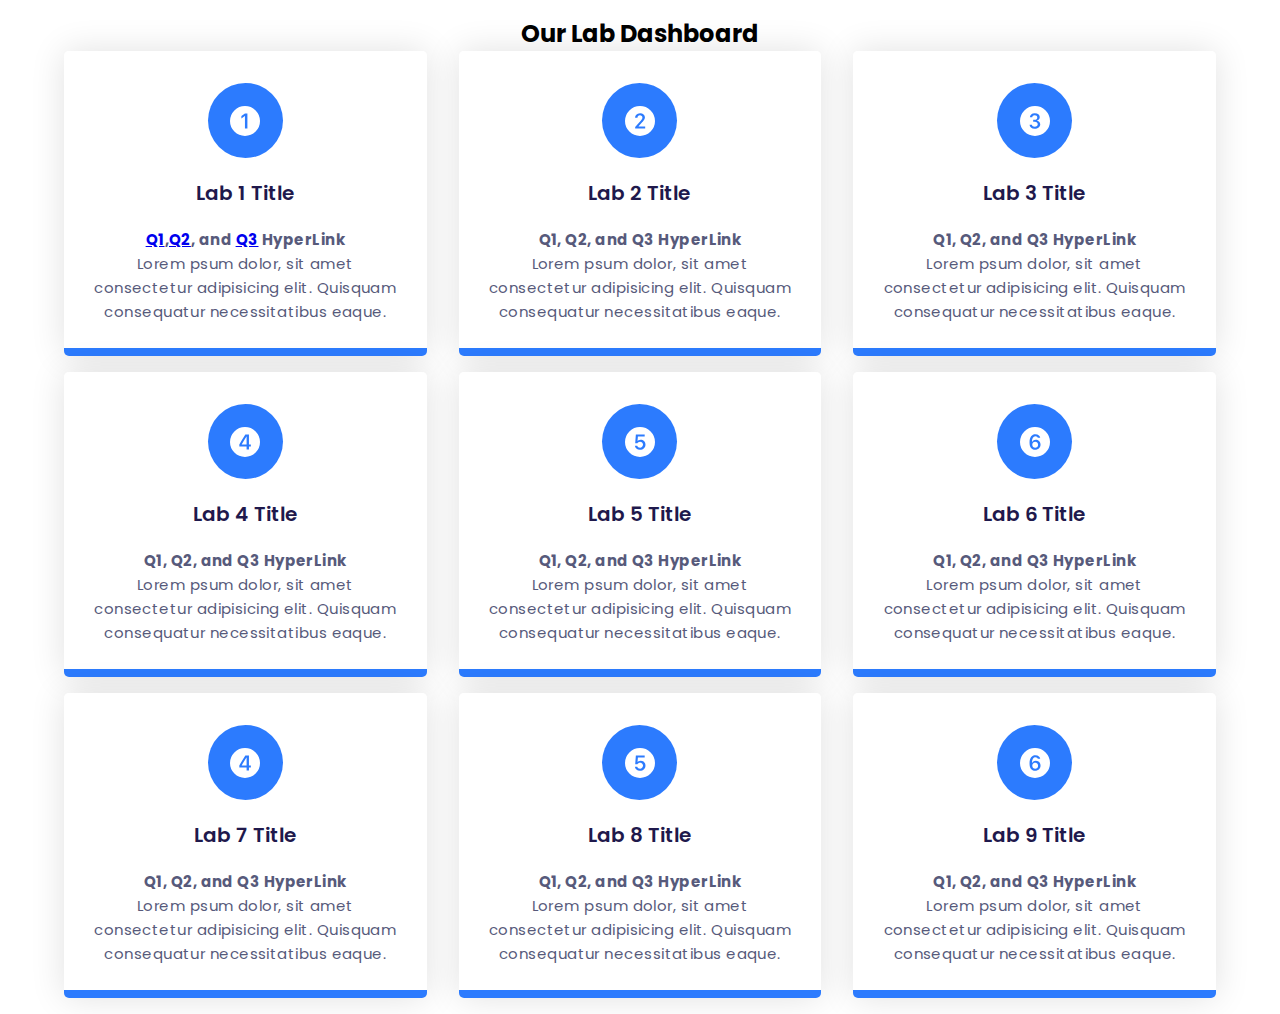
==== index.html @ c9992148 "Add files via upload" ====
<!DOCTYPE html>
<html lang="en">

<head>
  <meta name="viewport" content="width=device-width, initial-scale=1.0" />
  <title>Responsive Services Section</title>
  <!-- Font Awesome CDN-->
  <link rel="stylesheet" href="https://cdnjs.cloudflare.com/ajax/libs/font-awesome/6.0.0-beta3/css/all.min.css" />
  <!-- Google Font -->
  <link href="https://fonts.googleapis.com/css2?family=Poppins:wght@400;500;600&display=swap" rel="stylesheet" />
  <!-- Stylesheet -->
  <link rel="stylesheet" href="style.css" />
</head>

<body>
  <section>
    <div class="row">
      <h2 class="section-heading">Our Lab Dashboard</h2>
    </div>
    <div class="row">

      <!-- Lab 1 -->
      <div class="column">
        <div class="card">
          <div class="icon-wrapper">
            <svg xmlns="http://www.w3.org/2000/svg" width="30" height="30" fill="currentColor"
              class="bi bi-1-circle-fill" viewBox="0 0 16 16">
              <path
                d="M16 8A8 8 0 1 1 0 8a8 8 0 0 1 16 0M9.283 4.002H7.971L6.072 5.385v1.271l1.834-1.318h.065V12h1.312z" />
            </svg>
          </div>
          <h3>Lab 1 Title</h3>
          <p>
             <b><a href=lab1\q1.html>Q1</a>,<a href=lab1\q2.html>Q2</a>, and <a href=lab1\q3.html>Q3</a> HyperLink</b><br>Lorem psum dolor, sit amet consectetur adipisicing elit. Quisquam
            consequatur necessitatibus eaque.
          </p>
        </div>
      </div>

      <!-- Lab 2 -->
      <div class="column">
        <div class="card">
          <div class="icon-wrapper">
            <svg xmlns="http://www.w3.org/2000/svg" width="30" height="30" fill="currentColor" class="bi bi-2-circle-fill" viewBox="0 0 16 16">
              <path d="M16 8A8 8 0 1 1 0 8a8 8 0 0 1 16 0M6.646 6.24c0-.691.493-1.306 1.336-1.306.756 0 1.313.492 1.313 1.236 0 .697-.469 1.23-.902 1.705l-2.971 3.293V12h5.344v-1.107H7.268v-.077l1.974-2.22.096-.107c.688-.763 1.287-1.428 1.287-2.43 0-1.266-1.031-2.215-2.613-2.215-1.758 0-2.637 1.19-2.637 2.402v.065h1.271v-.07Z"/>
            </svg>
          </div>
          <h3>Lab 2 Title</h3>
          <p>
             <b>Q1, Q2, and Q3 HyperLink</b><br>Lorem psum dolor, sit amet consectetur adipisicing elit. Quisquam
            consequatur necessitatibus eaque.
          </p>
        </div>
      </div>

      <!-- Lab 3 -->
      <div class="column">
        <div class="card">
          <div class="icon-wrapper">
            <svg xmlns="http://www.w3.org/2000/svg" width="30" height="30" fill="currentColor" class="bi bi-3-circle-fill" viewBox="0 0 16 16">
              <path d="M16 8A8 8 0 1 1 0 8a8 8 0 0 1 16 0m-8.082.414c.92 0 1.535.54 1.541 1.318.012.791-.615 1.36-1.588 1.354-.861-.006-1.482-.469-1.54-1.066H5.104c.047 1.177 1.05 2.144 2.754 2.144 1.653 0 2.954-.937 2.93-2.396-.023-1.278-1.031-1.846-1.734-1.916v-.07c.597-.1 1.505-.739 1.482-1.876-.03-1.177-1.043-2.074-2.637-2.062-1.675.006-2.59.984-2.625 2.12h1.248c.036-.556.557-1.054 1.348-1.054.785 0 1.348.486 1.348 1.195.006.715-.563 1.237-1.342 1.237h-.838v1.072h.879Z"/>
            </svg>
          </div>
          <h3>Lab 3 Title</h3>
          <p>
             <b>Q1, Q2, and Q3 HyperLink</b><br>Lorem psum dolor, sit amet consectetur adipisicing elit. Quisquam
            consequatur necessitatibus eaque.
          </p>
        </div>
      </div>

      <!-- Lab 4 -->
      <div class="column">
        <div class="card">
          <div class="icon-wrapper">
            <svg xmlns="http://www.w3.org/2000/svg" width="30" height="30" fill="currentColor" class="bi bi-4-circle-fill" viewBox="0 0 16 16">
              <path d="M16 8A8 8 0 1 1 0 8a8 8 0 0 1 16 0M7.519 5.057c-.886 1.418-1.772 2.838-2.542 4.265v1.12H8.85V12h1.26v-1.559h1.007V9.334H10.11V4.002H8.176zM6.225 9.281v.053H8.85V5.063h-.065c-.867 1.33-1.787 2.806-2.56 4.218"/>
            </svg>
          </div>
          <h3>Lab 4 Title</h3>
          <p>
             <b>Q1, Q2, and Q3 HyperLink</b><br>Lorem psum dolor, sit amet consectetur adipisicing elit. Quisquam
            consequatur necessitatibus eaque.
          </p>
        </div>
      </div>

      <!-- Lab 5 -->
      <div class="column">
        <div class="card">
          <div class="icon-wrapper">
            <svg xmlns="http://www.w3.org/2000/svg" width="30" height="30" fill="currentColor" class="bi bi-5-circle-fill" viewBox="0 0 16 16">
              <path d="M16 8A8 8 0 1 1 0 8a8 8 0 0 1 16 0m-8.006 4.158c1.74 0 2.924-1.119 2.924-2.806 0-1.641-1.178-2.584-2.56-2.584-.897 0-1.442.421-1.612.68h-.064l.193-2.344h3.621V4.002H5.791L5.445 8.63h1.149c.193-.358.668-.809 1.435-.809.85 0 1.582.604 1.582 1.57 0 1.085-.779 1.682-1.57 1.682-.697 0-1.389-.31-1.53-1.031H5.276c.065 1.213 1.149 2.115 2.72 2.115Z"/>
            </svg>
          </div>
          <h3>Lab 5 Title</h3>
          <p>
             <b>Q1, Q2, and Q3 HyperLink</b><br>Lorem psum dolor, sit amet consectetur adipisicing elit. Quisquam
            consequatur necessitatibus eaque.
          </p>
        </div>
      </div>

      <!-- Lab 6 -->
      <div class="column">
        <div class="card">
          <div class="icon-wrapper">
            <svg xmlns="http://www.w3.org/2000/svg" width="30" height="30" fill="currentColor" class="bi bi-6-circle-fill" viewBox="0 0 16 16">
              <path d="M16 8A8 8 0 1 1 0 8a8 8 0 0 1 16 0M8.21 3.855c-1.868 0-3.116 1.395-3.116 4.407 0 1.183.228 2.039.597 2.642.569.926 1.477 1.254 2.409 1.254 1.629 0 2.847-1.013 2.847-2.783 0-1.676-1.254-2.555-2.508-2.555-1.125 0-1.752.61-1.98 1.155h-.082c-.012-1.946.727-3.036 1.805-3.036.802 0 1.213.457 1.312.815h1.29c-.06-.908-.962-1.899-2.573-1.899Zm-.099 4.008c-.92 0-1.564.65-1.564 1.576 0 1.032.703 1.635 1.558 1.635.868 0 1.553-.533 1.553-1.629 0-1.06-.744-1.582-1.547-1.582"/>
            </svg>
          </div>
          <h3>Lab 6 Title</h3>
          <p>
             <b>Q1, Q2, and Q3 HyperLink</b><br>Lorem psum dolor, sit amet consectetur adipisicing elit. Quisquam
            consequatur necessitatibus eaque.
          </p>
        </div>
      </div>

      <!-- Lab 7 -->
      <div class="column">
        <div class="card">
          <div class="icon-wrapper">
            <svg xmlns="http://www.w3.org/2000/svg" width="30" height="30" fill="currentColor" class="bi bi-4-circle-fill" viewBox="0 0 16 16">
              <path d="M16 8A8 8 0 1 1 0 8a8 8 0 0 1 16 0M7.519 5.057c-.886 1.418-1.772 2.838-2.542 4.265v1.12H8.85V12h1.26v-1.559h1.007V9.334H10.11V4.002H8.176zM6.225 9.281v.053H8.85V5.063h-.065c-.867 1.33-1.787 2.806-2.56 4.218"/>
            </svg>
          </div>
          <h3>Lab 7 Title</h3>
          <p>
             <b>Q1, Q2, and Q3 HyperLink</b><br>Lorem psum dolor, sit amet consectetur adipisicing elit. Quisquam
            consequatur necessitatibus eaque.
          </p>
        </div>
      </div>

      <!-- Lab 8 -->
      <div class="column">
        <div class="card">
          <div class="icon-wrapper">
            <svg xmlns="http://www.w3.org/2000/svg" width="30" height="30" fill="currentColor" class="bi bi-5-circle-fill" viewBox="0 0 16 16">
              <path d="M16 8A8 8 0 1 1 0 8a8 8 0 0 1 16 0m-8.006 4.158c1.74 0 2.924-1.119 2.924-2.806 0-1.641-1.178-2.584-2.56-2.584-.897 0-1.442.421-1.612.68h-.064l.193-2.344h3.621V4.002H5.791L5.445 8.63h1.149c.193-.358.668-.809 1.435-.809.85 0 1.582.604 1.582 1.57 0 1.085-.779 1.682-1.57 1.682-.697 0-1.389-.31-1.53-1.031H5.276c.065 1.213 1.149 2.115 2.72 2.115Z"/>
            </svg>
          </div>
          <h3>Lab 8 Title</h3>
          <p>
             <b>Q1, Q2, and Q3 HyperLink</b><br>Lorem psum dolor, sit amet consectetur adipisicing elit. Quisquam
            consequatur necessitatibus eaque.
          </p>
        </div>
      </div>

      <!-- Lab 9 -->
      <div class="column">
        <div class="card">
          <div class="icon-wrapper">
            <svg xmlns="http://www.w3.org/2000/svg" width="30" height="30" fill="currentColor" class="bi bi-6-circle-fill" viewBox="0 0 16 16">
              <path d="M16 8A8 8 0 1 1 0 8a8 8 0 0 1 16 0M8.21 3.855c-1.868 0-3.116 1.395-3.116 4.407 0 1.183.228 2.039.597 2.642.569.926 1.477 1.254 2.409 1.254 1.629 0 2.847-1.013 2.847-2.783 0-1.676-1.254-2.555-2.508-2.555-1.125 0-1.752.61-1.98 1.155h-.082c-.012-1.946.727-3.036 1.805-3.036.802 0 1.213.457 1.312.815h1.29c-.06-.908-.962-1.899-2.573-1.899Zm-.099 4.008c-.92 0-1.564.65-1.564 1.576 0 1.032.703 1.635 1.558 1.635.868 0 1.553-.533 1.553-1.629 0-1.06-.744-1.582-1.547-1.582"/>
            </svg>
          </div>
          <h3>Lab 9 Title</h3>
          <p>
             <b>Q1, Q2, and Q3 HyperLink</b><br>Lorem psum dolor, sit amet consectetur adipisicing elit. Quisquam
            consequatur necessitatibus eaque.
          </p>
        </div>
      </div>
      

      
    </div>
  </section>
</body>

</html>
---- style.css ----
* {
  padding: 0;
  margin: 0;
  box-sizing: border-box;
  font-family: "Poppins", sans-serif;
}
section {
  height: 100vh;
  width: 100%;
  display: grid;
  place-items: center;
}
.row {
  display: flex;
  flex-wrap: wrap;
}
.column {
  width: 100%;
  padding: 0 1em 1em 1em;
  text-align: center;
}
.card {
  width: 100%;
  height: 100%;
  padding: 2em 1.5em;
  background: linear-gradient(#ffffff 50%, #2c7bfe 50%);
  background-size: 100% 200%;
  background-position: 0 2.5%;
  border-radius: 5px;
  box-shadow: 0 0 35px rgba(0, 0, 0, 0.12);
  cursor: pointer;
  transition: 0.5s;
}
h3 {
  font-size: 20px;
  font-weight: 600;
  color: #1f194c;
  margin: 1em 0;
}
p {
  color: #575a7b;
  font-size: 15px;
  line-height: 1.6;
  letter-spacing: 0.03em;
}
.icon-wrapper {
  background-color: #2c7bfe;
  position: relative;
  margin: auto;
  font-size: 30px;
  height: 2.5em;
  width: 2.5em;
  color: #ffffff;
  border-radius: 50%;
  display: grid;
  place-items: center;
  transition: 0.5s;
}
.card:hover {
  background-position: 0 100%;
}
.card:hover .icon-wrapper {
  background-color: #ffffff;
  color: #2c7bfe;
}
.card:hover h3 {
  color: #ffffff;
}
.card:hover p {
  color: #f0f0f0;
}
@media screen and (min-width: 768px) {
  section {
    padding: 0 2em;
  }
  .column {
    flex: 0 50%;
    max-width: 50%;
  }
}
@media screen and (min-width: 992px) {
  section {
    padding: 1em 3em;
  }
  .column {
    flex: 0 0 33.33%;
    max-width: 33.33%;
  }
}
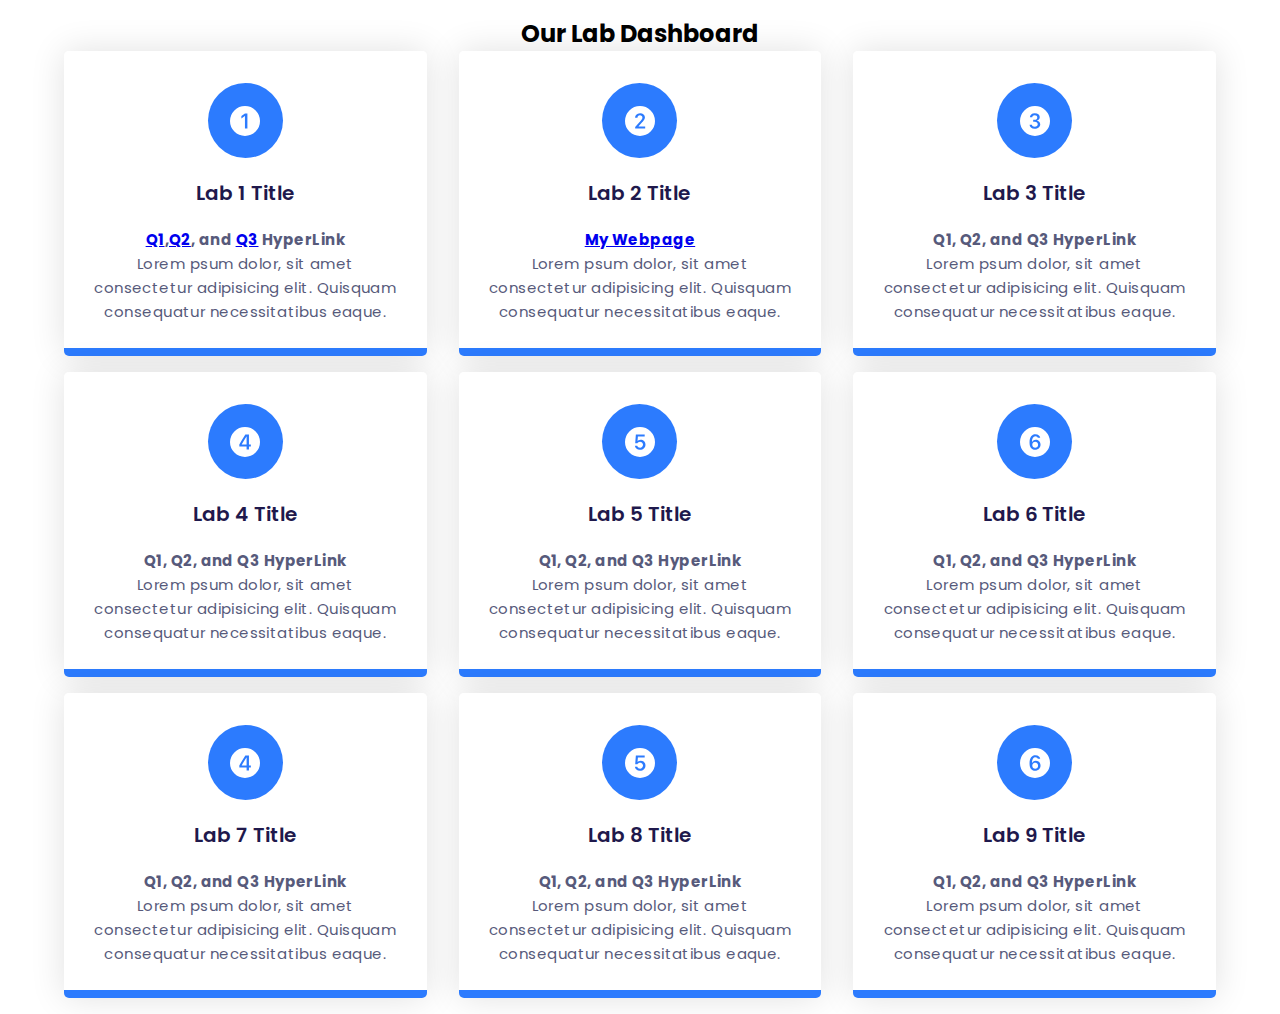
==== commit 4221b51e: "Update index.html" ====
--- a/index.html
+++ b/index.html
@@ -47,7 +47,7 @@
           </div>
           <h3>Lab 2 Title</h3>
           <p>
-             <b>Q1, Q2, and Q3 HyperLink</b><br>Lorem psum dolor, sit amet consectetur adipisicing elit. Quisquam
+             <b><a href="lab2\Rajpoot.html"> My Webpage </a></b><br>Lorem psum dolor, sit amet consectetur adipisicing elit. Quisquam
             consequatur necessitatibus eaque.
           </p>
         </div>
@@ -171,4 +171,4 @@
   </section>
 </body>
 
-</html>+</html>
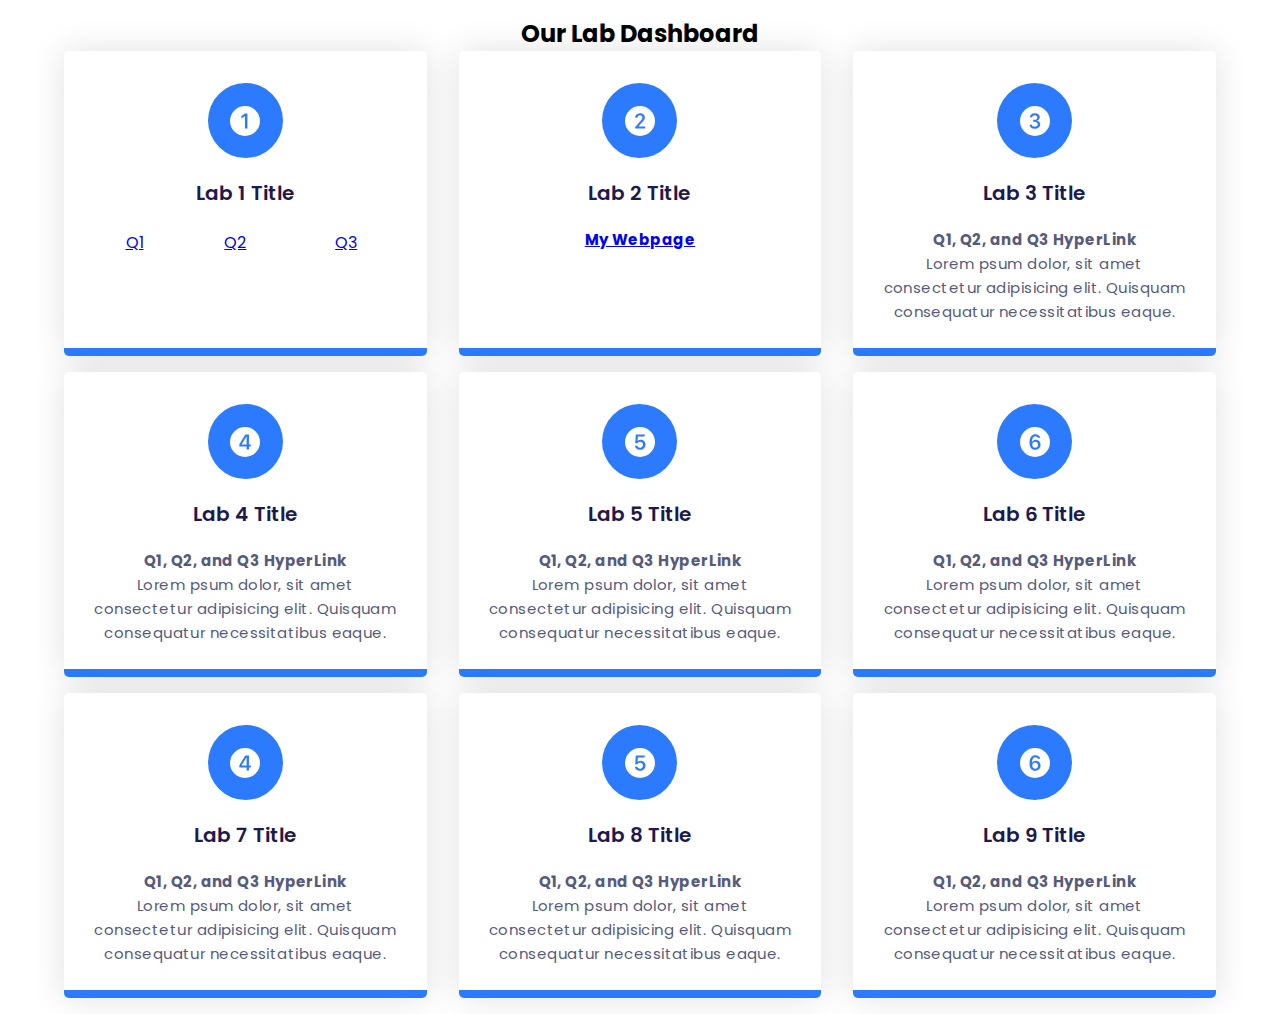
==== commit d8616aec: "Update index.html" ====
--- a/index.html
+++ b/index.html
@@ -31,8 +31,17 @@
           </div>
           <h3>Lab 1 Title</h3>
           <p>
-             <b><a href=lab1\q1.html>Q1</a>,<a href=lab1\q2.html>Q2</a>, and <a href=lab1\q3.html>Q3</a> HyperLink</b><br>Lorem psum dolor, sit amet consectetur adipisicing elit. Quisquam
-            consequatur necessitatibus eaque.
+            <b>
+              <table style="width: 100%;">
+                <tbody>
+                  <tr>
+                    <td><a href=lab1\q1.html>Q1</a></td>
+                    <td><a href=lab1\q2.html>Q2</a></td>
+                    <td><a href=lab1\q3.html>Q3</a></td>
+                  </tr>
+                </tbody>
+              </table>
+            </b>
           </p>
         </div>
       </div>
@@ -47,8 +56,7 @@
           </div>
           <h3>Lab 2 Title</h3>
           <p>
-             <b><a href="lab2\Rajpoot.html"> My Webpage </a></b><br>Lorem psum dolor, sit amet consectetur adipisicing elit. Quisquam
-            consequatur necessitatibus eaque.
+             <b><a href="lab2\Rajpoot.html"> My Webpage </a></b>
           </p>
         </div>
       </div>
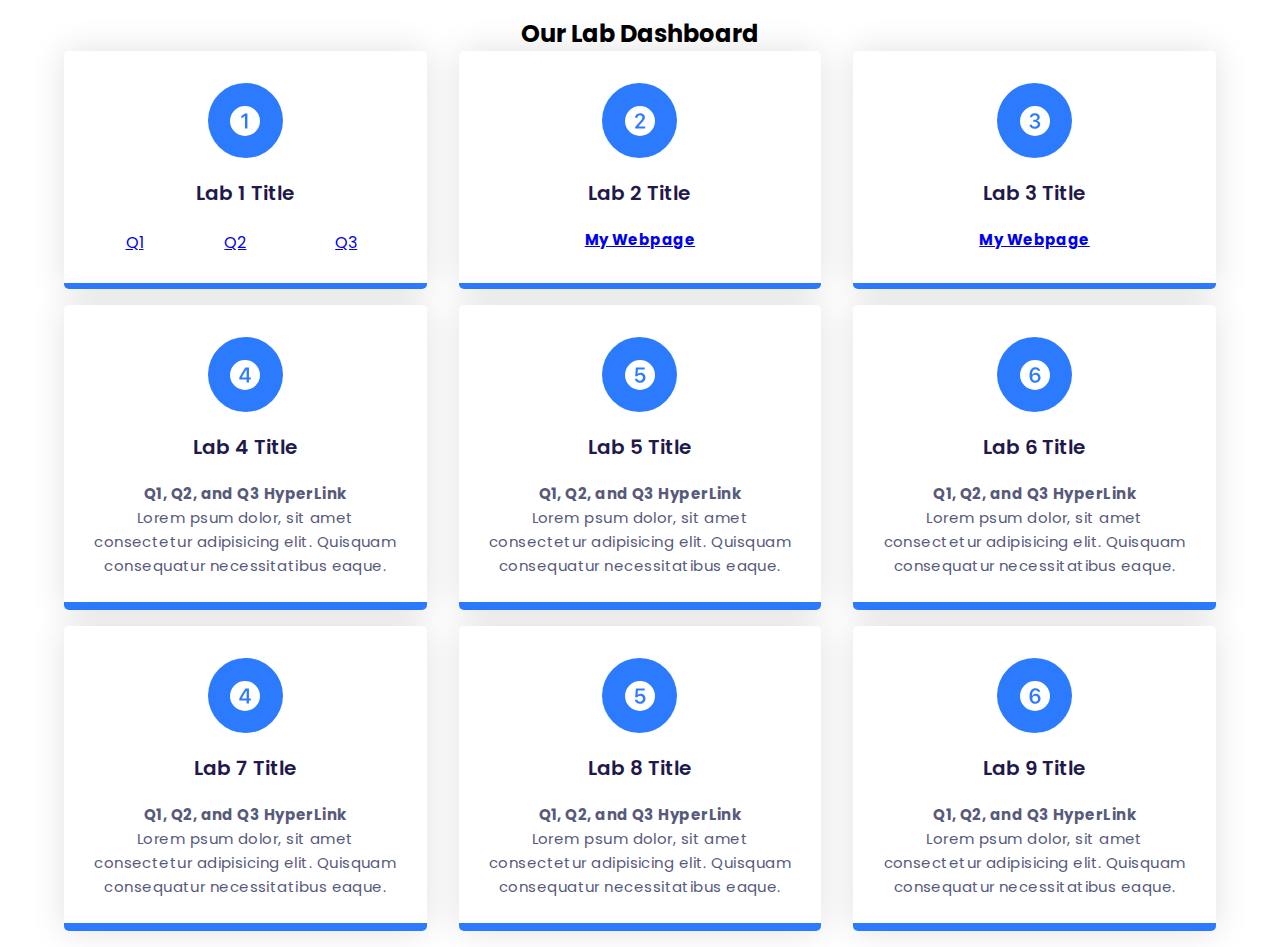
==== commit bbb7bcec: "Update index.html" ====
--- a/index.html
+++ b/index.html
@@ -71,8 +71,7 @@
           </div>
           <h3>Lab 3 Title</h3>
           <p>
-             <b>Q1, Q2, and Q3 HyperLink</b><br>Lorem psum dolor, sit amet consectetur adipisicing elit. Quisquam
-            consequatur necessitatibus eaque.
+            <b><a href="lab3\RajpootCSS.html"> My Webpage </a></b>
           </p>
         </div>
       </div>
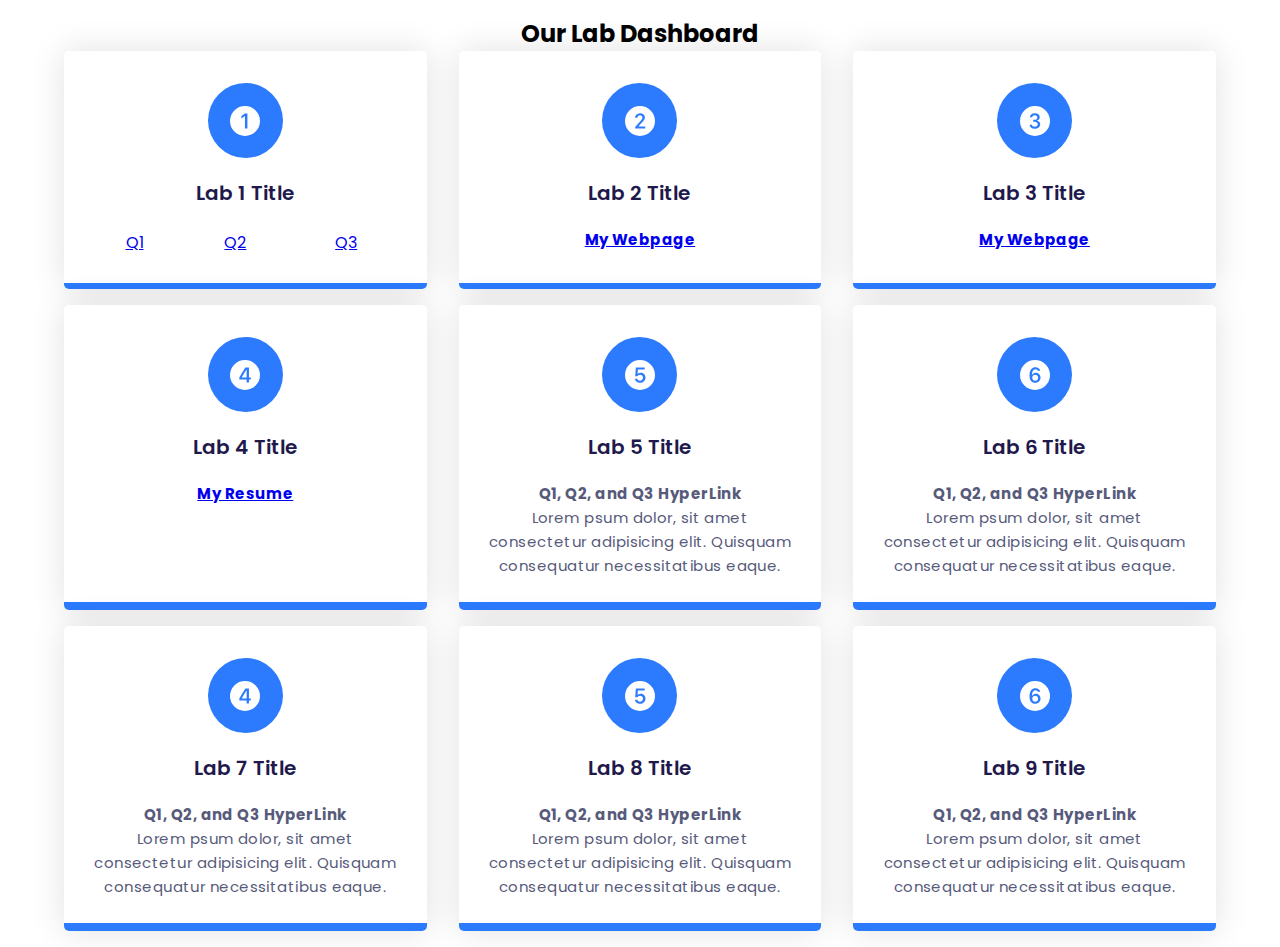
==== commit 6c832013: "Update index.html" ====
--- a/index.html
+++ b/index.html
@@ -86,8 +86,7 @@
           </div>
           <h3>Lab 4 Title</h3>
           <p>
-             <b>Q1, Q2, and Q3 HyperLink</b><br>Lorem psum dolor, sit amet consectetur adipisicing elit. Quisquam
-            consequatur necessitatibus eaque.
+            <b><a href="lab4\resume.html"> My Resume</a></b>
           </p>
         </div>
       </div>
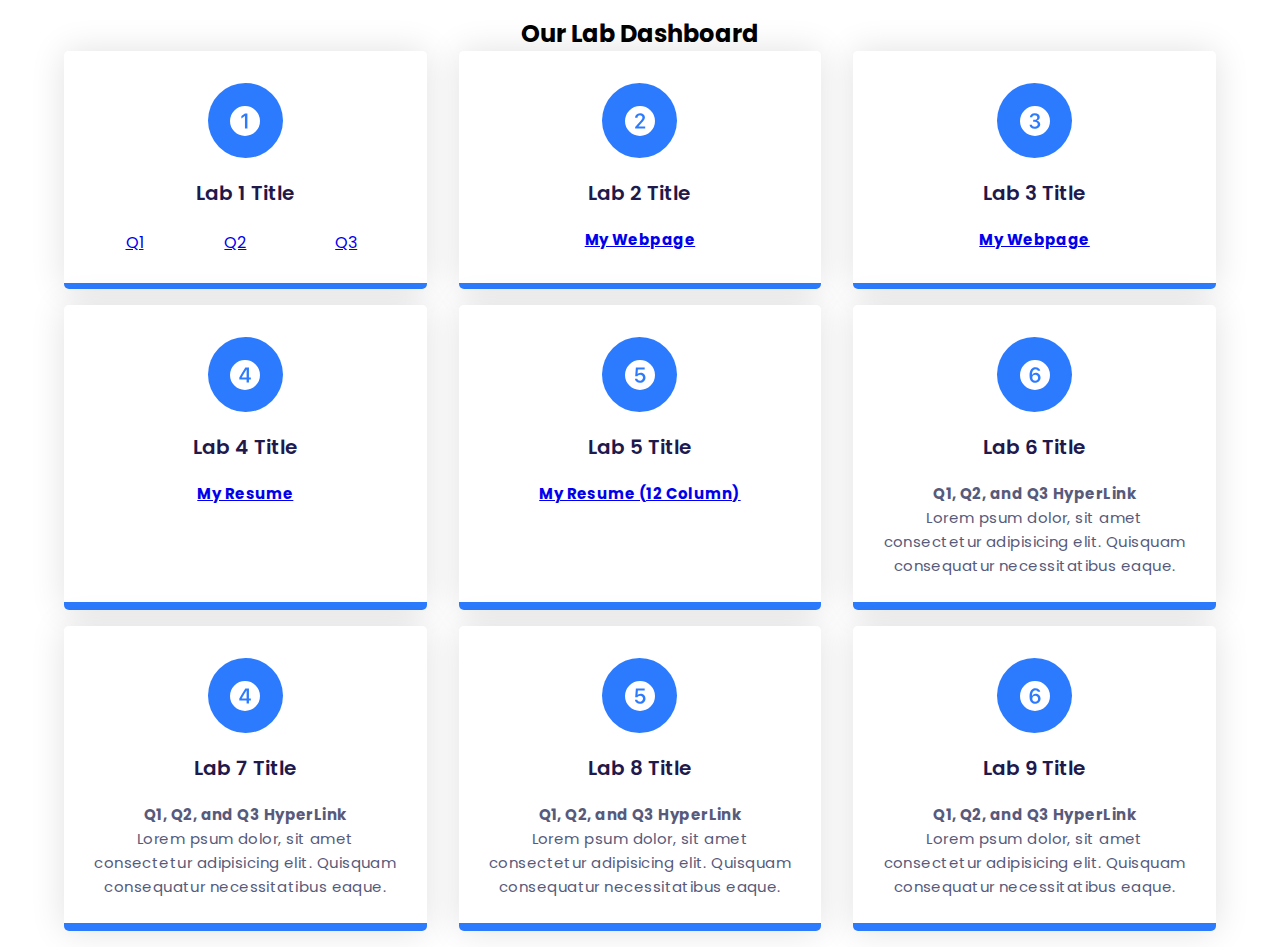
==== commit c36340fa: "Update index.html" ====
--- a/index.html
+++ b/index.html
@@ -101,8 +101,7 @@
           </div>
           <h3>Lab 5 Title</h3>
           <p>
-             <b>Q1, Q2, and Q3 HyperLink</b><br>Lorem psum dolor, sit amet consectetur adipisicing elit. Quisquam
-            consequatur necessitatibus eaque.
+            <b><a href="lab\resume-12column.html"> My Resume (12 Column)</a></b>
           </p>
         </div>
       </div>
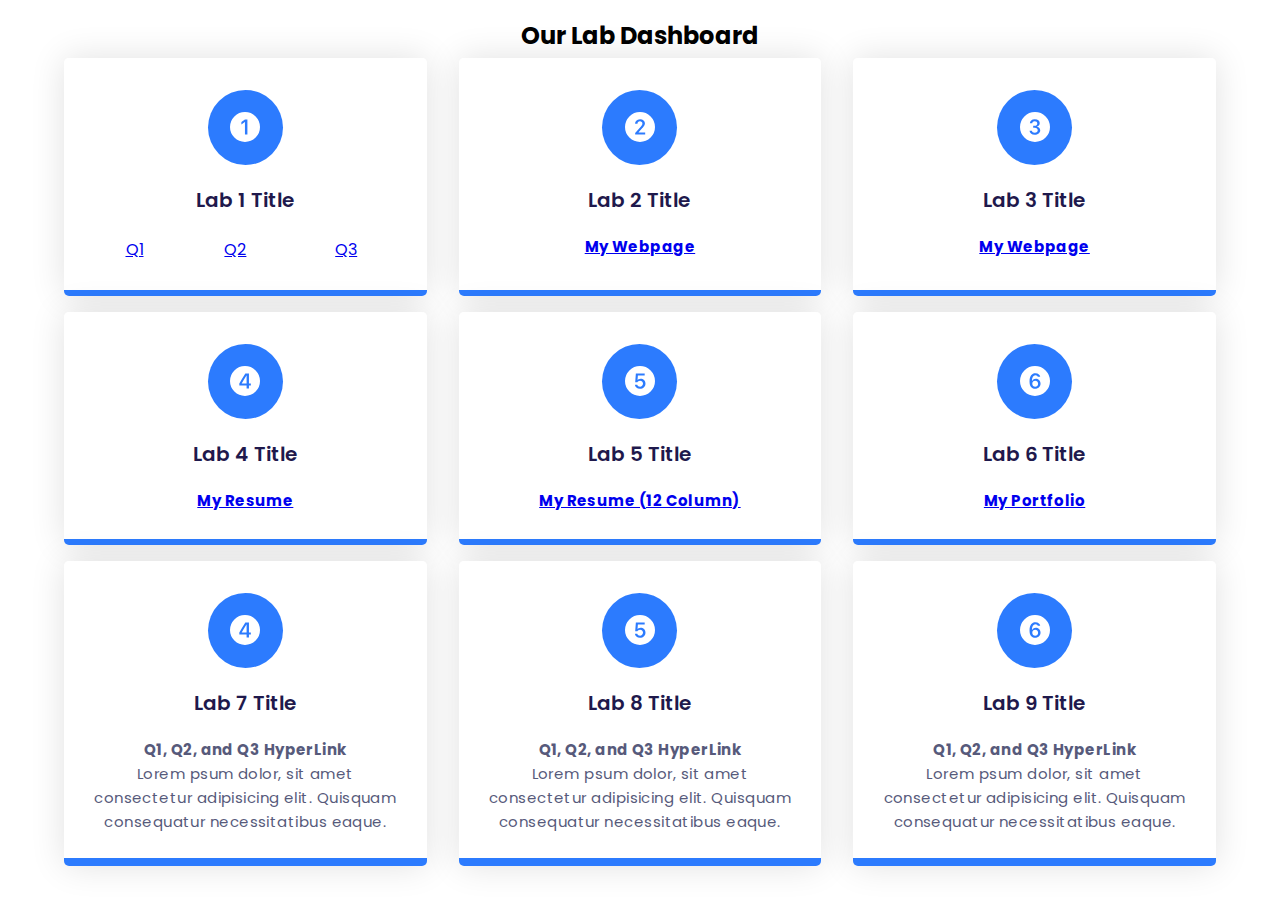
==== commit 87f851c0: "Update index.html" ====
--- a/index.html
+++ b/index.html
@@ -101,7 +101,7 @@
           </div>
           <h3>Lab 5 Title</h3>
           <p>
-            <b><a href="lab\resume-12column.html"> My Resume (12 Column)</a></b>
+            <b><a href="lab5\resume-12column.html"> My Resume (12 Column)</a></b>
           </p>
         </div>
       </div>
@@ -116,8 +116,7 @@
           </div>
           <h3>Lab 6 Title</h3>
           <p>
-             <b>Q1, Q2, and Q3 HyperLink</b><br>Lorem psum dolor, sit amet consectetur adipisicing elit. Quisquam
-            consequatur necessitatibus eaque.
+             <b><a href="lab6\portfolio.html"> My Portfolio</a></b>
           </p>
         </div>
       </div>
